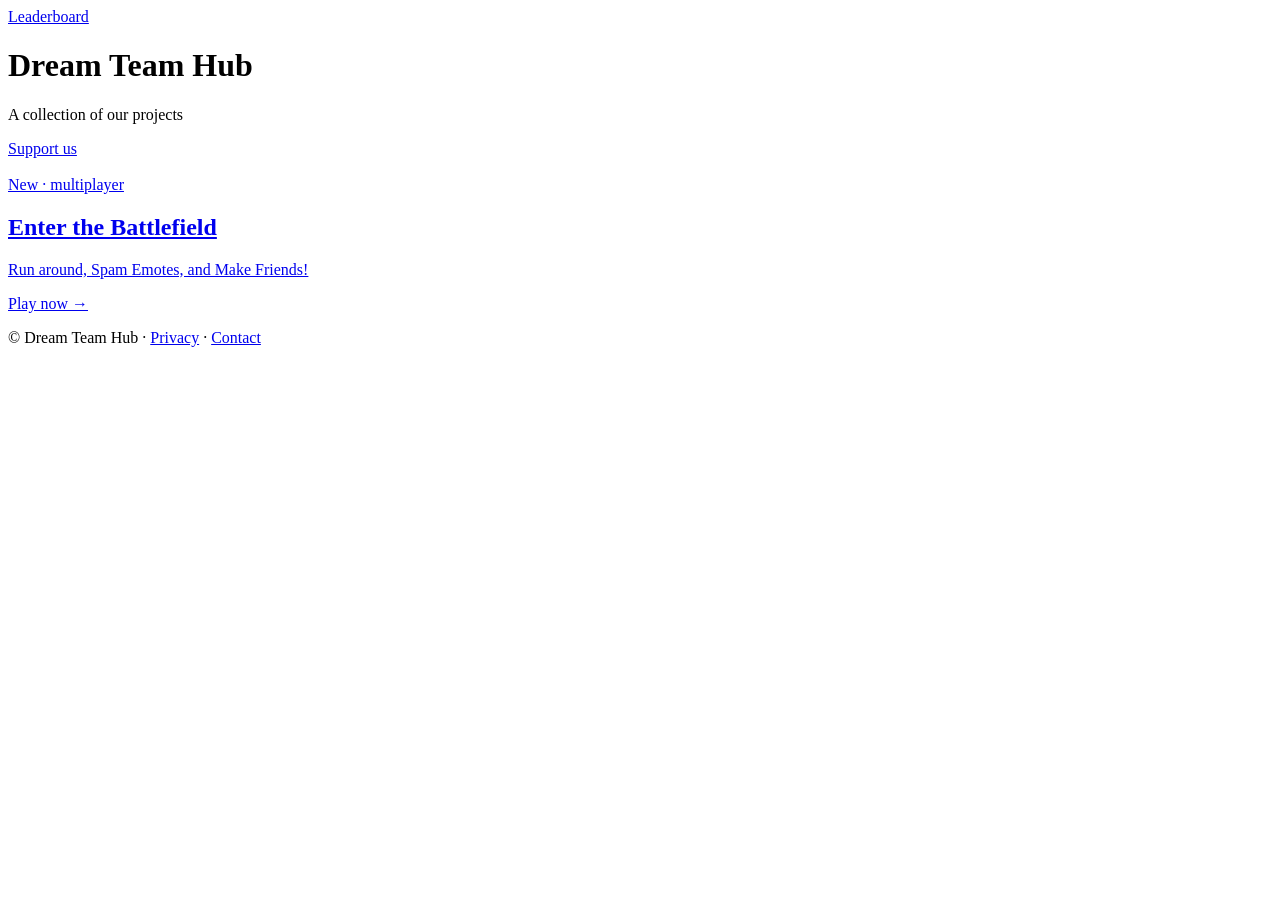
==== index.html @ 52fa4039 "feat: add contact" ====
<!doctype html>
<html lang="en">
<head>
  <meta charset="utf-8">
  <meta name="viewport" content="width=device-width, initial-scale=1">
  <title>Dream Team Hub</title>
  <meta name="description" content="A collection of projects by the Dream Team.">
  <link rel="canonical" href="https://dreamteamhub.ca/">
  <link rel="icon" href="data:image/svg+xml,<svg xmlns='http://www.w3.org/2000/svg' viewBox='0 0 100 100'><text y='.9em' font-size='90'>✨</text></svg>">
  <link rel="preconnect" href="https://fonts.googleapis.com">
  <link rel="preconnect" href="https://fonts.gstatic.com" crossorigin>
  <link href="https://fonts.googleapis.com/css2?family=DM+Sans:wght@600&display=swap" rel="stylesheet">
  <link rel="stylesheet" href="css/styles.css">
  <script async src="https://pagead2.googlesyndication.com/pagead/js/adsbygoogle.js?client=ca-pub-4891374612985830" crossorigin="anonymous"></script>
</head>
<body>
  <header class="site-header">
    <nav class="site-nav" aria-label="Site">
      <a class="pill-link" href="leaderboard.html">Leaderboard</a>
    </nav>
    <!-- Filled in by js/account.js: "Sign in", or the player's name with a menu. -->
    <div id="account" class="account"></div>
    <h1>Dream Team Hub</h1>
    <p class="tagline">A collection of our projects</p>
  </header>
  <main>
    <a class="kofi-button" href="https://ko-fi.com/abtea" target="_blank" rel="noopener"><img src="https://storage.ko-fi.com/cdn/logomarkLogo.png" alt="" class="kofi-button__icon"><span>Support us</span></a>

    <!-- The plaza is the walk-around lobby for every game below, so it gets a banner rather than a card. -->
    <a class="plaza-banner" href="https://io.dreamteamhub.ca/">
      <div class="plaza-banner__media">
        <img src="images/projects/plaza.png" alt="" decoding="async">
      </div>
      <div class="plaza-banner__body">
        <span class="plaza-banner__badge">New &middot; multiplayer</span>
        <h2 class="plaza-banner__title">Enter the Battlefield</h2>
        <p class="plaza-banner__text">Run around, Spam Emotes, and Make Friends!</p>
        <span class="plaza-banner__cta">Play now &rarr;</span>
      </div>
    </a>

    <section id="project-grid" class="grid" aria-label="Projects">
      <noscript><p class="empty">Please enable JavaScript to view the projects.</p></noscript>
    </section>
  </main>

  <footer class="site-footer">
    <p>&copy; <span id="year"></span> Dream Team Hub &middot; <a href="privacy.html">Privacy</a> &middot; <a href="contact.html">Contact</a></p>
  </footer>

  <script src="js/projects.js"></script>
  <script src="js/main.js"></script>
  <script src="js/account.js"></script>
</body>
</html>
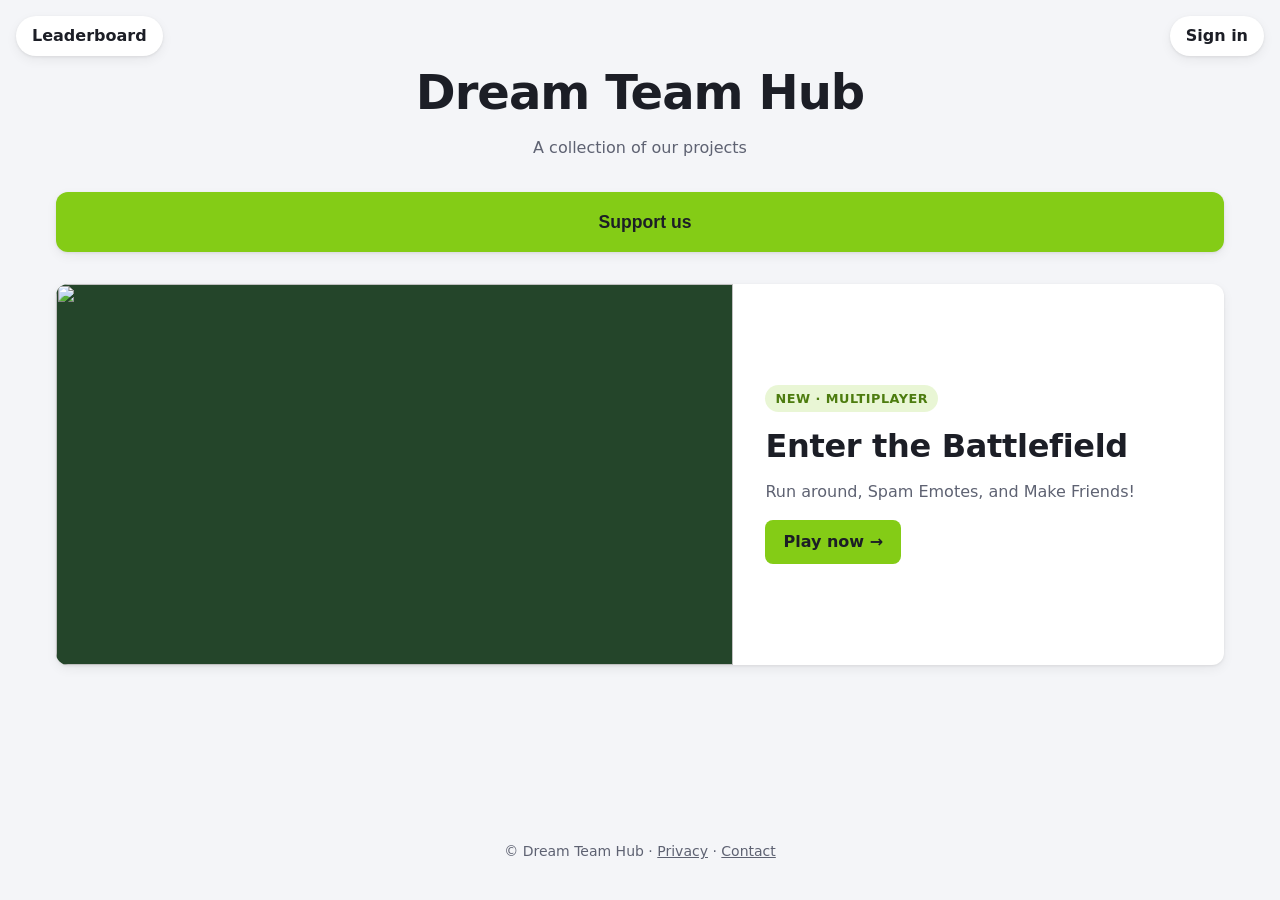
==== commit 06f9873a: "style: change favicon" ====
--- a/index.html
+++ b/index.html
@@ -6,7 +6,17 @@
   <title>Dream Team Hub</title>
   <meta name="description" content="A collection of projects by the Dream Team.">
   <link rel="canonical" href="https://dreamteamhub.ca/">
-  <link rel="icon" href="data:image/svg+xml,<svg xmlns='http://www.w3.org/2000/svg' viewBox='0 0 100 100'><text y='.9em' font-size='90'>✨</text></svg>">
+  <!-- Icons (in favicons/; favicon.ico stays at the root, where browsers and Google look for it
+       by default): PNGs for modern tabs, apple-touch-icon for
+       iPhone/iPad home screens, site.webmanifest for Android home screens and installs. -->
+  <link rel="icon" href="/favicon.ico" sizes="48x48">
+  <link rel="icon" type="image/png" sizes="32x32" href="/favicons/favicon-32x32.png">
+  <link rel="icon" type="image/png" sizes="16x16" href="/favicons/favicon-16x16.png">
+  <link rel="icon" type="image/png" sizes="192x192" href="/favicons/android-chrome-192x192.png">
+  <link rel="apple-touch-icon" sizes="180x180" href="/favicons/apple-touch-icon.png">
+  <link rel="manifest" href="/favicons/site.webmanifest">
+  <meta name="theme-color" content="#f4f5f8" media="(prefers-color-scheme: light)">
+  <meta name="theme-color" content="#121319" media="(prefers-color-scheme: dark)">
   <link rel="preconnect" href="https://fonts.googleapis.com">
   <link rel="preconnect" href="https://fonts.gstatic.com" crossorigin>
   <link href="https://fonts.googleapis.com/css2?family=DM+Sans:wght@600&display=swap" rel="stylesheet">
--- a/css/styles.css
+++ b/css/styles.css
@@ -0,0 +1,712 @@
+:root {
+  --bg: #f4f5f8;
+  --surface: #ffffff;
+  --text: #1c1e26;
+  --muted: #5e6272;
+  --accent: #4f5bd5;
+  --card-fallback: linear-gradient(135deg, #4f5bd5, #2a2f6b);
+  --shadow: 0 1px 3px rgba(0, 0, 0, 0.08), 0 4px 12px rgba(0, 0, 0, 0.06);
+  --shadow-hover: 0 4px 10px rgba(0, 0, 0, 0.12), 0 12px 28px rgba(0, 0, 0, 0.12);
+  --radius: 12px;
+}
+
+@media (prefers-color-scheme: dark) {
+  :root {
+    --bg: #121319;
+    --surface: #1c1e27;
+    --text: #eceef4;
+    --muted: #a2a6b6;
+    --accent: #8b95ff;
+    --shadow: 0 1px 3px rgba(0, 0, 0, 0.4);
+    --shadow-hover: 0 8px 24px rgba(0, 0, 0, 0.5);
+  }
+}
+
+*,
+*::before,
+*::after {
+  box-sizing: border-box;
+}
+
+body {
+  margin: 0;
+  min-height: 100vh;
+  display: flex;
+  flex-direction: column;
+  background: var(--bg);
+  color: var(--text);
+  font-family: system-ui, -apple-system, "Segoe UI", Roboto, Helvetica, Arial, sans-serif;
+  line-height: 1.5;
+}
+
+main {
+  flex: 1;
+  width: 100%;
+  max-width: 1200px;
+  margin: 0 auto;
+  padding: 0 16px 48px;
+}
+
+.site-header {
+  position: relative;
+  text-align: center;
+  padding: 56px 16px 32px;
+}
+
+/* ---------- Site nav (top left) ---------- */
+
+.site-nav {
+  position: absolute;
+  top: 16px;
+  left: 16px;
+  z-index: 10;
+}
+
+/* ---------- Account (sign-in, top right) ---------- */
+
+.account {
+  position: absolute;
+  top: 16px;
+  right: 16px;
+  z-index: 10;
+  text-align: left;
+}
+
+/* Pill buttons in the header corners: "Leaderboard" / "Games" on the left, the account on the right. */
+.pill-link,
+.account__signin,
+.account__name {
+  display: inline-block;
+  padding: 8px 16px;
+  border: 0;
+  border-radius: 999px;
+  background: var(--surface);
+  box-shadow: var(--shadow);
+  color: var(--text);
+  font: inherit;
+  font-weight: 600;
+  text-decoration: none;
+  cursor: pointer;
+  transition: box-shadow 0.2s ease;
+}
+
+.pill-link:hover,
+.account__signin:hover,
+.account__name:hover,
+.account__name[aria-expanded="true"] {
+  box-shadow: 0 0 0 3px rgba(132, 204, 22, 0.5), var(--shadow);
+}
+
+.pill-link:focus-visible,
+.account__signin:focus-visible,
+.account__name:focus-visible {
+  outline: 3px solid var(--accent);
+  outline-offset: 3px;
+}
+
+.account__name::after {
+  content: " \25BE";
+  color: var(--muted);
+}
+
+.account__panel {
+  position: absolute;
+  top: calc(100% + 8px);
+  right: 0;
+  width: min(280px, calc(100vw - 32px));
+  padding: 16px;
+  border-radius: var(--radius);
+  background: var(--surface);
+  box-shadow: var(--shadow-hover);
+}
+
+.account__panel[hidden] {
+  display: none;
+}
+
+.account__label {
+  margin: 0;
+  color: var(--muted);
+  font-size: 0.8rem;
+}
+
+.account__current {
+  margin: 0 0 12px;
+  font-size: 1.1rem;
+  font-weight: 600;
+}
+
+/* The menu's two actions: View profile (green, like the site's other buttons) and Sign out (red). */
+.account__profile,
+.account__signout {
+  display: block;
+  width: 100%;
+  padding: 8px 12px;
+  border: 0;
+  border-radius: 8px;
+  font: inherit;
+  font-weight: 600;
+  text-align: center;
+  text-decoration: none;
+  cursor: pointer;
+  transition: filter 0.15s ease;
+}
+
+.account__profile {
+  background: #84cc16;
+  color: #1c1e26;
+}
+
+.account__signout {
+  background: #dc2626;
+  color: #fff;
+}
+
+.account__profile:hover,
+.account__signout:hover {
+  filter: brightness(1.1);
+}
+
+.account__profile:focus-visible,
+.account__signout:focus-visible {
+  outline: 3px solid var(--accent);
+  outline-offset: 2px;
+}
+
+.account__logout {
+  margin: 8px 0 0;
+}
+
+/* Small screens: keep the button clear of the centered title. */
+@media (max-width: 520px) {
+  .site-header {
+    padding-top: 64px;
+  }
+}
+
+.site-header h1 {
+  margin: 0;
+  font-size: clamp(2rem, 5vw, 3rem);
+  letter-spacing: -0.02em;
+}
+
+.tagline {
+  margin: 8px 0 0;
+  color: var(--muted);
+}
+
+/* ---------- Ko-fi ---------- */
+
+.kofi-button {
+  display: flex;
+  align-items: center;
+  justify-content: center;
+  gap: 10px;
+  font-family: 'DM Sans', sans-serif !important;
+  width: 100%;
+  margin: 0 0 32px;
+  padding: 16px;
+  border-radius: var(--radius);
+  background: #84cc16;
+  color: #1c1e26;
+  font-weight: 600;
+  font-size: 1.1rem;
+  text-align: center;
+  text-decoration: none;
+  box-shadow: var(--shadow);
+  transition: transform 0.2s ease, box-shadow 0.2s ease;
+}
+
+.kofi-button__icon {
+  height: 1.6em;
+  width: auto;
+}
+
+.kofi-button:hover,
+.kofi-button:focus-visible {
+  transform: translateY(-2px);
+  box-shadow: var(--shadow-hover);
+}
+
+.kofi-button:focus-visible {
+  outline: 3px solid var(--accent);
+  outline-offset: 3px;
+}
+
+/* ---------- Plaza banner ---------- */
+
+.plaza-banner {
+  display: flex;
+  overflow: hidden;
+  margin: 0 0 32px;
+  border-radius: var(--radius);
+  background: var(--surface);
+  box-shadow: var(--shadow);
+  color: inherit;
+  text-decoration: none;
+  transition: transform 0.2s ease, box-shadow 0.2s ease;
+}
+
+.plaza-banner:hover,
+.plaza-banner:focus-visible {
+  transform: translateY(-3px);
+  box-shadow: 0 0 0 5px rgba(132, 204, 22, 0.5), var(--shadow-hover);
+}
+
+.plaza-banner:focus-visible {
+  outline: 3px solid var(--accent);
+  outline-offset: 3px;
+}
+
+.plaza-banner__media {
+  flex: 0 0 58%;
+  aspect-ratio: 16 / 9;
+  background: #24452a;
+}
+
+.plaza-banner__media img {
+  display: block;
+  width: 100%;
+  height: 100%;
+  object-fit: cover;
+}
+
+.plaza-banner__body {
+  display: flex;
+  flex-direction: column;
+  justify-content: center;
+  align-items: flex-start;
+  gap: 10px;
+  padding: 24px 32px;
+}
+
+.plaza-banner__badge {
+  padding: 4px 10px;
+  border-radius: 999px;
+  background: rgba(132, 204, 22, 0.18);
+  color: #4d7c0f;
+  font-size: 0.8rem;
+  font-weight: 600;
+  text-transform: uppercase;
+  letter-spacing: 0.04em;
+}
+
+.plaza-banner__title {
+  margin: 0;
+  font-size: clamp(1.4rem, 3vw, 2rem);
+  letter-spacing: -0.01em;
+}
+
+.plaza-banner__text {
+  margin: 0;
+  color: var(--muted);
+}
+
+.plaza-banner__cta {
+  margin-top: 6px;
+  padding: 10px 18px;
+  border-radius: 8px;
+  background: #84cc16;
+  color: #1c1e26;
+  font-weight: 600;
+}
+
+@media (prefers-color-scheme: dark) {
+  .plaza-banner__badge {
+    color: #a3e635;
+  }
+}
+
+/* Narrow screens: picture on top, text below, like a big card. */
+@media (max-width: 700px) {
+  .plaza-banner {
+    flex-direction: column;
+  }
+
+  .plaza-banner__media {
+    flex-basis: auto;
+  }
+
+  .plaza-banner__body {
+    padding: 18px 20px 22px;
+  }
+}
+
+@media (prefers-reduced-motion: reduce) {
+  .plaza-banner {
+    transition: none;
+  }
+}
+
+/* ---------- Grid ---------- */
+
+/* Flex (not grid) so an incomplete last row is centered instead of left-aligned. */
+.grid {
+  --cols: 3;
+  --gap: 24px;
+  display: flex;
+  flex-wrap: wrap;
+  justify-content: center;
+  gap: var(--gap);
+}
+
+.grid > .card {
+  flex: 0 0 calc((100% - (var(--cols) - 1) * var(--gap)) / var(--cols));
+}
+
+@media (max-width: 800px) {
+  .grid {
+    --cols: 2;
+  }
+}
+
+@media (max-width: 520px) {
+  .grid {
+    --cols: 1;
+  }
+}
+
+.empty {
+  flex: 1 1 100%;
+  text-align: center;
+  color: var(--muted);
+}
+
+/* ---------- Card ---------- */
+
+.card {
+  display: flex;
+  flex-direction: column;
+  overflow: hidden;
+  border-radius: var(--radius);
+  background: var(--surface);
+  box-shadow: var(--shadow);
+  color: inherit;
+  text-decoration: none;
+  transition: transform 0.2s ease, box-shadow 0.2s ease;
+}
+
+.card:hover,
+.card:focus-visible {
+  transform: translateY(-3px);
+  /* 5px ring drawn as a shadow so it doesn't change the card's size or shift the grid. */
+  box-shadow: 0 0 0 5px rgba(132, 204, 22, 0.5), var(--shadow-hover);
+}
+
+.card:focus-visible {
+  outline: 3px solid var(--accent);
+  outline-offset: 3px;
+}
+
+.card__media {
+  position: relative;
+  aspect-ratio: 1 / 1;
+  background: var(--card-fallback);
+  overflow: hidden;
+}
+
+/* "More coming soon" placeholder: same footprint as a project card, not clickable. */
+.card--soon {
+  border: 2px dashed var(--muted);
+  background: transparent;
+  box-shadow: none;
+  color: var(--muted);
+}
+
+.card--soon:hover {
+  transform: none;
+  box-shadow: none;
+}
+
+.card--soon .card__media {
+  display: flex;
+  align-items: center;
+  justify-content: center;
+  background: none;
+  font-size: 1.4rem;
+  font-weight: 600;
+  text-align: center;
+}
+
+.card__media img {
+  display: block;
+  width: 100%;
+  height: 100%;
+  object-fit: cover;
+  transition: filter 0.25s ease;
+}
+
+/*
+ * Darken the image itself rather than laying a dark box over it: at the card's
+ * rounded, anti-aliased edges a semi-transparent box never quite covers the image,
+ * which left a thin bright line around the corners.
+ */
+.card:hover .card__media img,
+.card:focus-visible .card__media img {
+  filter: brightness(0.3);
+}
+
+.card__overlay {
+  position: absolute;
+  inset: 0;
+  display: flex;
+  align-items: center;
+  justify-content: center;
+  padding: 20px;
+  opacity: 0;
+  transition: opacity 0.25s ease;
+}
+
+.card:hover .card__overlay,
+.card:focus-visible .card__overlay {
+  opacity: 1;
+}
+
+.card__description {
+  margin: 0;
+  color: #fff;
+  text-align: center;
+  font-size: 0.95rem;
+  transform: translateY(8px);
+  transition: transform 0.25s ease;
+}
+
+.card:hover .card__description,
+.card:focus-visible .card__description {
+  transform: translateY(0);
+}
+
+.card__title {
+  margin: 0;
+  padding: 14px 16px;
+  font-size: 1.1rem;
+  font-weight: 600;
+}
+
+/* Touch devices have no hover: show the description on a partial overlay instead. */
+@media (hover: none) {
+  .card__overlay {
+    opacity: 1;
+    align-items: flex-end;
+    background: linear-gradient(to top, rgba(0, 0, 0, 0.75), rgba(0, 0, 0, 0) 70%);
+  }
+
+  .card__description {
+    transform: none;
+    text-align: left;
+    font-size: 0.875rem;
+  }
+}
+
+@media (prefers-reduced-motion: reduce) {
+  .card,
+  .card__media img,
+  .card__overlay,
+  .card__description {
+    transition: none;
+  }
+}
+
+/* ---------- Footer ---------- */
+
+.site-footer {
+  text-align: center;
+  padding: 24px 16px;
+  color: var(--muted);
+  font-size: 0.875rem;
+}
+
+.site-footer a {
+  color: inherit;
+}
+
+/* ---------- Leaderboard ---------- */
+
+.leaderboard__tabs {
+  display: flex;
+  flex-wrap: wrap;
+  justify-content: center;
+  gap: 8px;
+  margin-bottom: 12px;
+}
+
+.leaderboard__tab {
+  padding: 8px 18px;
+  border: 0;
+  border-radius: 999px;
+  background: var(--surface);
+  box-shadow: var(--shadow);
+  color: var(--muted);
+  font: inherit;
+  font-weight: 600;
+  cursor: pointer;
+}
+
+.leaderboard__tab[aria-selected="true"] {
+  background: #84cc16;
+  color: #1c1e26;
+}
+
+.leaderboard__tab:focus-visible {
+  outline: 3px solid var(--accent);
+  outline-offset: 3px;
+}
+
+.leaderboard__panel {
+  max-width: 720px;
+  margin: 0 auto;
+  border-radius: var(--radius);
+  background: var(--surface);
+  box-shadow: var(--shadow);
+}
+
+.leaderboard__table {
+  width: 100%;
+  border-collapse: collapse;
+}
+
+.leaderboard__table th,
+.leaderboard__table td {
+  padding: 12px 16px;
+  text-align: left;
+}
+
+.leaderboard__table th {
+  color: var(--muted);
+  font-size: 0.85rem;
+  font-weight: 600;
+  border-bottom: 1px solid var(--bg);
+}
+
+.leaderboard__table tbody tr + tr td {
+  border-top: 1px solid var(--bg);
+}
+
+.leaderboard__table .rank {
+  width: 3em;
+  color: var(--muted);
+}
+
+.leaderboard__table .num {
+  text-align: right;
+  font-variant-numeric: tabular-nums;
+}
+
+/* Top three stand out. */
+.leaderboard__table tbody tr:nth-child(-n + 3) td {
+  font-weight: 600;
+}
+
+.leaderboard__empty {
+  margin: 0;
+  padding: 24px 16px;
+  color: var(--muted);
+  text-align: center;
+}
+
+@media (max-width: 520px) {
+  .leaderboard__table th,
+  .leaderboard__table td {
+    padding: 10px 8px;
+  }
+}
+
+/* Hover (or tap/focus) text, e.g. the account number on a name or W / L on a ratio. */
+.tip {
+  position: relative;
+  border-bottom: 1px dotted var(--muted);
+  cursor: help;
+}
+
+.tip:focus-visible {
+  outline: 2px solid var(--accent);
+  outline-offset: 2px;
+}
+
+.tip::after {
+  content: attr(data-tip);
+  position: absolute;
+  bottom: calc(100% + 6px);
+  left: 50%;
+  z-index: 5;
+  padding: 4px 8px;
+  border-radius: 6px;
+  background: var(--text);
+  color: var(--bg);
+  font-size: 0.8rem;
+  font-weight: 600;
+  white-space: nowrap;
+  pointer-events: none;
+  opacity: 0;
+  transform: translate(-50%, 4px);
+  transition: opacity 0.15s ease, transform 0.15s ease;
+}
+
+.tip:hover::after,
+.tip:focus::after {
+  opacity: 1;
+  transform: translate(-50%, 0);
+}
+
+/* Numbers sit at the right edge: keep their tips on screen. */
+.num .tip::after {
+  left: auto;
+  right: 0;
+  transform: translateY(4px);
+}
+
+.num .tip:hover::after,
+.num .tip:focus::after {
+  transform: none;
+}
+
+.visually-hidden {
+  position: absolute;
+  width: 1px;
+  height: 1px;
+  overflow: hidden;
+  clip: rect(0 0 0 0);
+  white-space: nowrap;
+}
+
+/* ---------- Text pages (privacy) ---------- */
+
+.prose {
+  max-width: 680px;
+}
+
+.prose h2 {
+  margin: 32px 0 8px;
+  font-size: 1.25rem;
+}
+
+.prose a,
+.tagline a {
+  color: var(--accent);
+}
+
+.prose code {
+  font-size: 0.9em;
+}
+
+.danger-button {
+  padding: 10px 18px;
+  border: 0;
+  border-radius: 8px;
+  background: #dc2626;
+  color: #fff;
+  font: inherit;
+  font-weight: 600;
+  cursor: pointer;
+}
+
+.danger-button:focus-visible {
+  outline: 3px solid var(--accent);
+  outline-offset: 3px;
+}
+
+.notice {
+  padding: 10px 14px;
+  border-radius: 8px;
+  background: rgba(132, 204, 22, 0.18);
+}
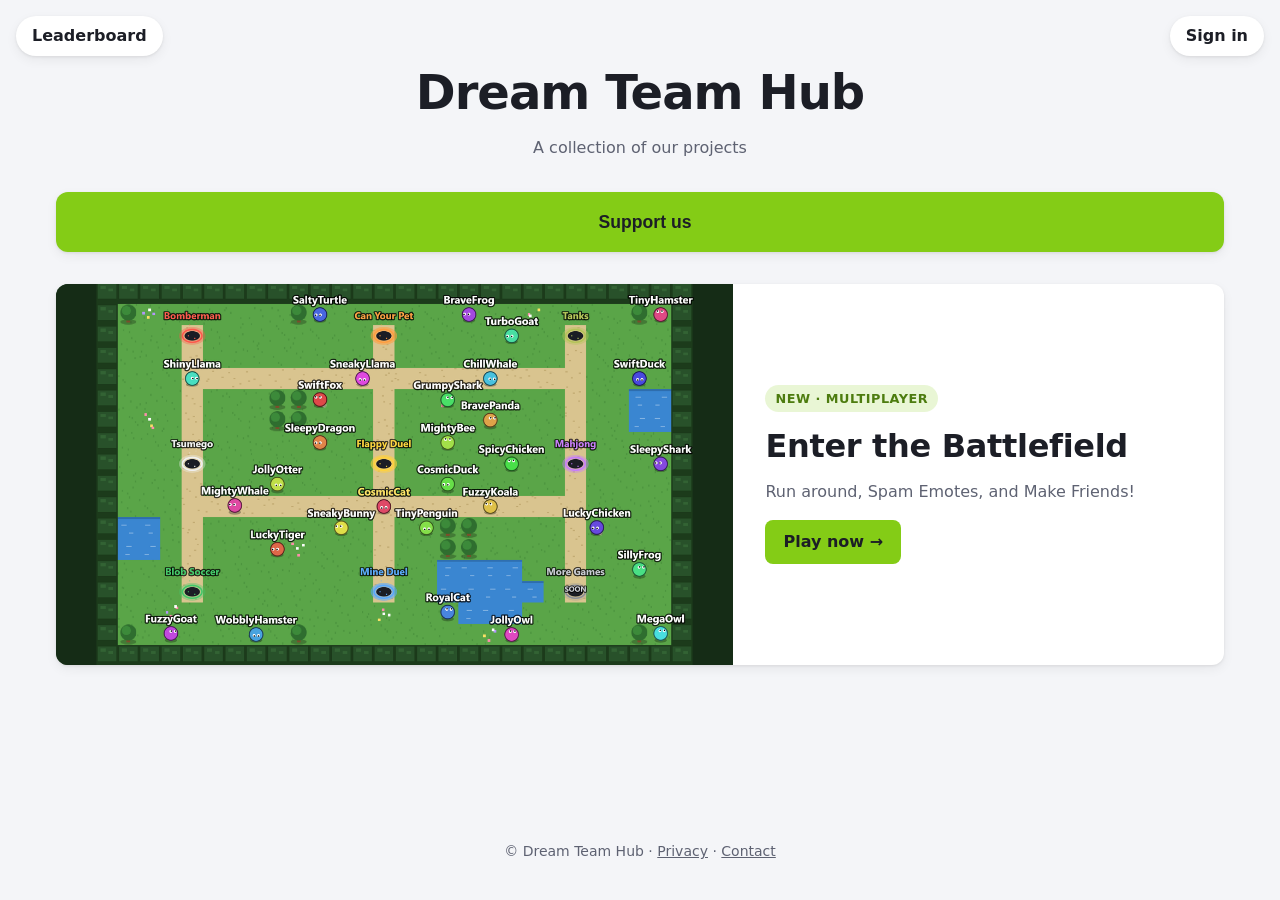
==== commit 4d6700b4: "style: legible plaza image desk and mobile" ====
--- a/index.html
+++ b/index.html
@@ -26,7 +26,7 @@
 <body>
   <header class="site-header">
     <nav class="site-nav" aria-label="Site">
-      <a class="pill-link" href="leaderboard.html">Leaderboard</a>
+      <a class="pill-link" href="https://leaderboard.dreamteamhub.ca/">Leaderboard</a>
     </nav>
     <!-- Filled in by js/account.js: "Sign in", or the player's name with a menu. -->
     <div id="account" class="account"></div>
@@ -39,7 +39,12 @@
     <!-- The plaza is the walk-around lobby for every game below, so it gets a banner rather than a card. -->
     <a class="plaza-banner" href="https://io.dreamteamhub.ca/">
       <div class="plaza-banner__media">
-        <img src="images/projects/plaza.png" alt="" decoding="async">
+        <!-- Phones get a closer crop of the plaza so player names stay readable at that size;
+             700px is where the banner stacks (see .plaza-banner in css/styles.css). -->
+        <picture>
+          <source media="(max-width: 700px)" srcset="images/projects/plaza-mobile.png">
+          <img src="images/projects/plaza.png" alt="" decoding="async">
+        </picture>
       </div>
       <div class="plaza-banner__body">
         <span class="plaza-banner__badge">New &middot; multiplayer</span>
--- a/css/styles.css
+++ b/css/styles.css
@@ -264,6 +264,10 @@
   background: #24452a;
 }
 
+.plaza-banner__media picture {
+  display: contents;
+}
+
 .plaza-banner__media img {
   display: block;
   width: 100%;
@@ -520,96 +524,7 @@
   color: inherit;
 }
 
-/* ---------- Leaderboard ---------- */
-
-.leaderboard__tabs {
-  display: flex;
-  flex-wrap: wrap;
-  justify-content: center;
-  gap: 8px;
-  margin-bottom: 12px;
-}
-
-.leaderboard__tab {
-  padding: 8px 18px;
-  border: 0;
-  border-radius: 999px;
-  background: var(--surface);
-  box-shadow: var(--shadow);
-  color: var(--muted);
-  font: inherit;
-  font-weight: 600;
-  cursor: pointer;
-}
-
-.leaderboard__tab[aria-selected="true"] {
-  background: #84cc16;
-  color: #1c1e26;
-}
-
-.leaderboard__tab:focus-visible {
-  outline: 3px solid var(--accent);
-  outline-offset: 3px;
-}
-
-.leaderboard__panel {
-  max-width: 720px;
-  margin: 0 auto;
-  border-radius: var(--radius);
-  background: var(--surface);
-  box-shadow: var(--shadow);
-}
-
-.leaderboard__table {
-  width: 100%;
-  border-collapse: collapse;
-}
-
-.leaderboard__table th,
-.leaderboard__table td {
-  padding: 12px 16px;
-  text-align: left;
-}
-
-.leaderboard__table th {
-  color: var(--muted);
-  font-size: 0.85rem;
-  font-weight: 600;
-  border-bottom: 1px solid var(--bg);
-}
-
-.leaderboard__table tbody tr + tr td {
-  border-top: 1px solid var(--bg);
-}
-
-.leaderboard__table .rank {
-  width: 3em;
-  color: var(--muted);
-}
-
-.leaderboard__table .num {
-  text-align: right;
-  font-variant-numeric: tabular-nums;
-}
-
-/* Top three stand out. */
-.leaderboard__table tbody tr:nth-child(-n + 3) td {
-  font-weight: 600;
-}
-
-.leaderboard__empty {
-  margin: 0;
-  padding: 24px 16px;
-  color: var(--muted);
-  text-align: center;
-}
-
-@media (max-width: 520px) {
-  .leaderboard__table th,
-  .leaderboard__table td {
-    padding: 10px 8px;
-  }
-}
+/* ---------- Tooltips (the account menu's "Player #N" hover) ---------- */
 
 /* Hover (or tap/focus) text, e.g. the account number on a name or W / L on a ratio. */
 .tip {
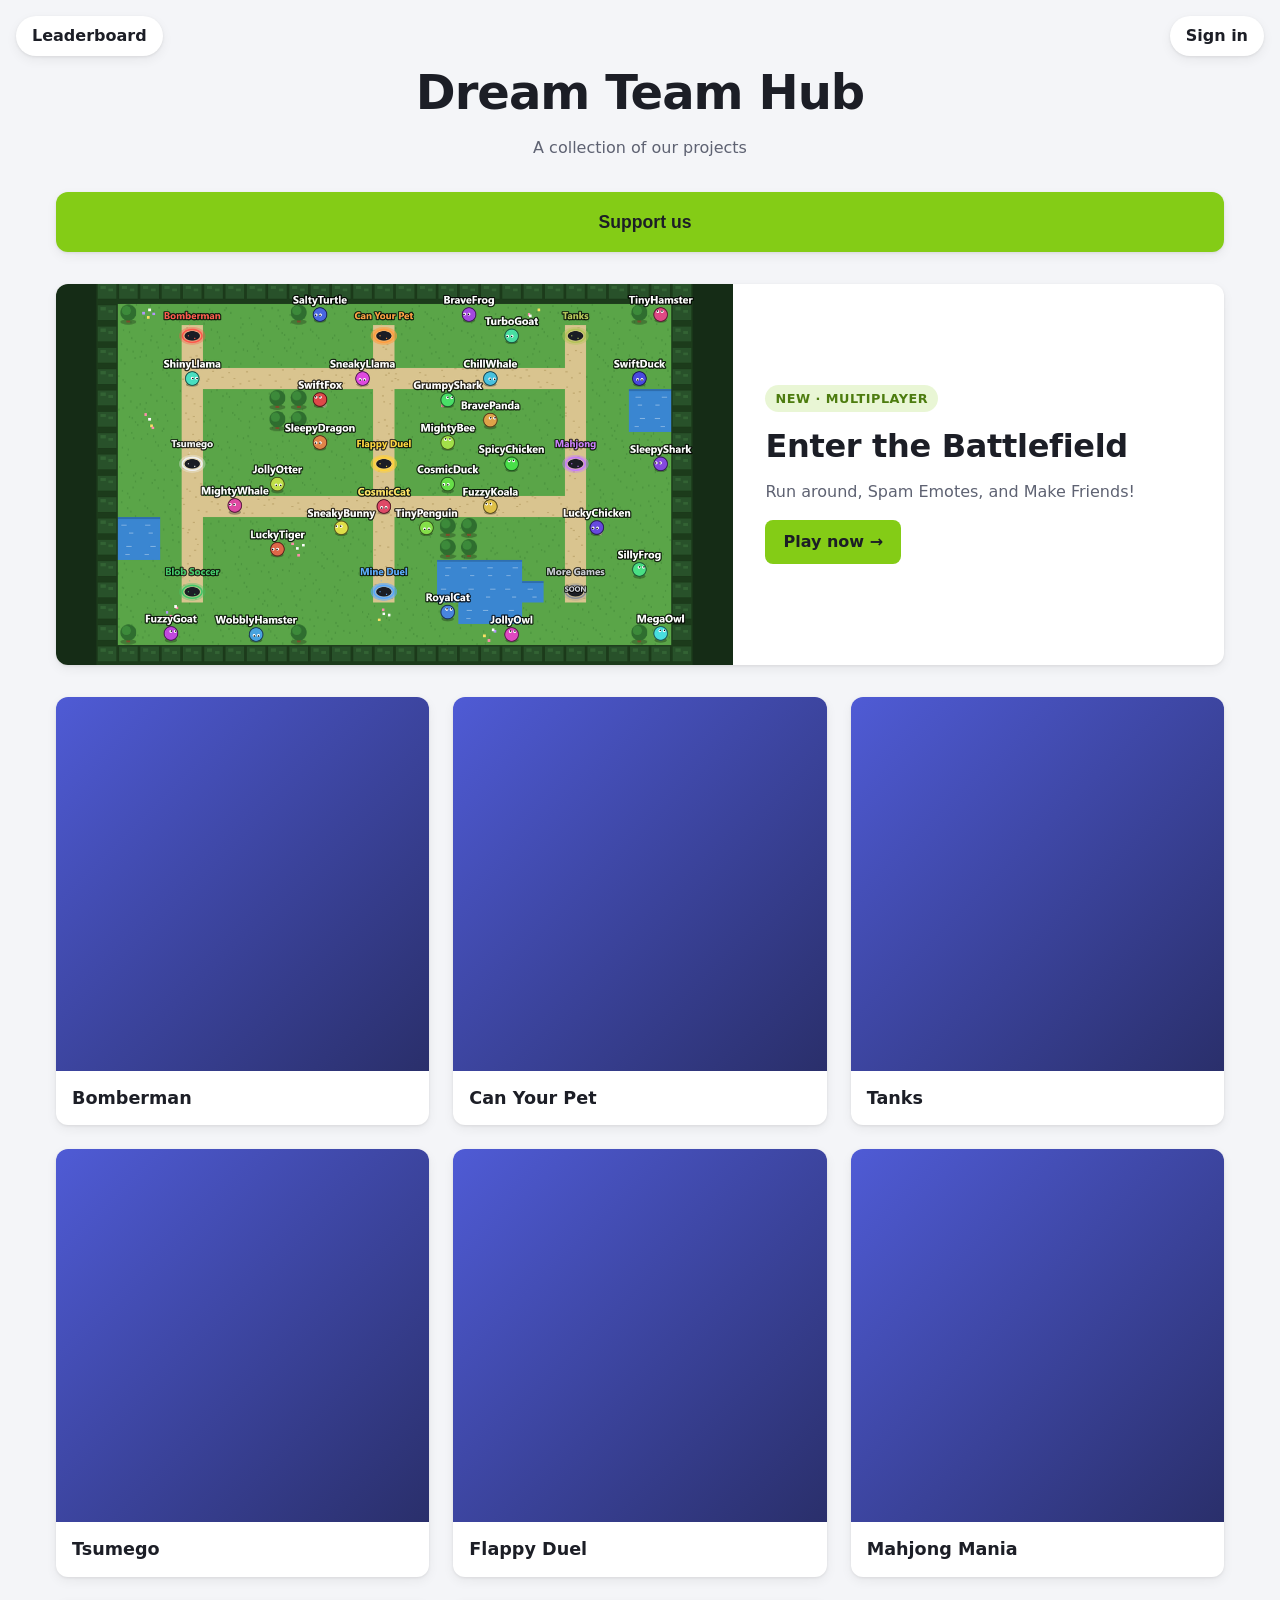
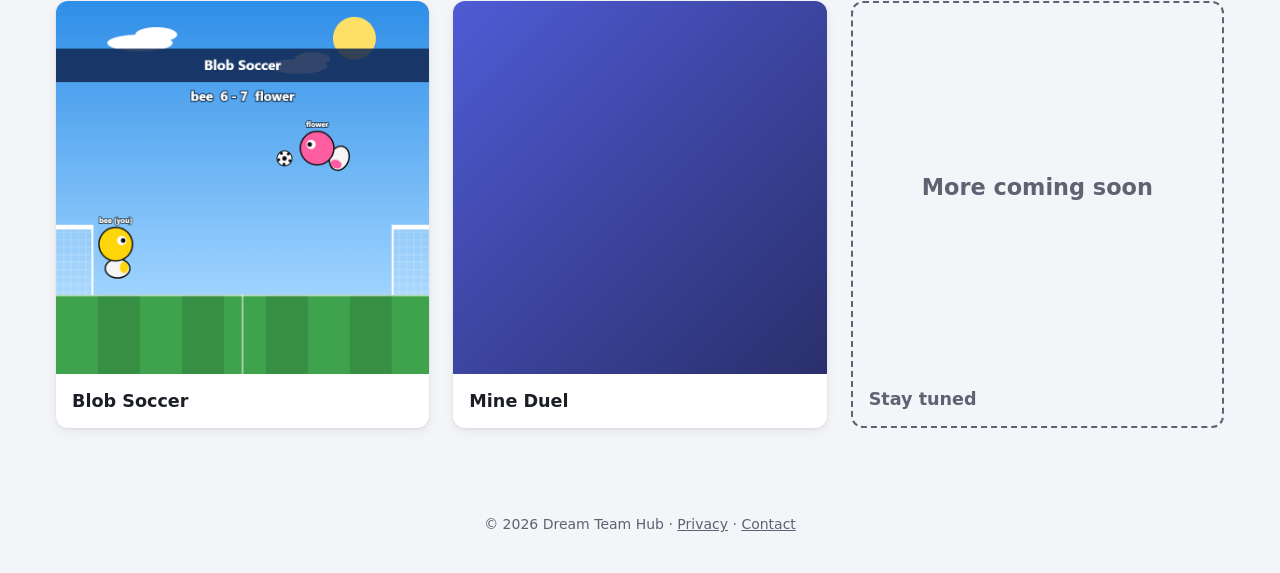
==== commit bb2d4354: "feat: js should be html" ====
--- a/index.html
+++ b/index.html
@@ -4,7 +4,7 @@
   <meta charset="utf-8">
   <meta name="viewport" content="width=device-width, initial-scale=1">
   <title>Dream Team Hub</title>
-  <meta name="description" content="A collection of projects by the Dream Team.">
+  <meta name="description" content="Free browser games by the Dream Team: Bomberman, Tanks, Flappy Duel, Mahjong Mania, Blob Soccer, Mine Duel, Tsumego and Can Your Pet, plus a multiplayer plaza and a shared leaderboard.">
   <link rel="canonical" href="https://dreamteamhub.ca/">
   <!-- Icons (in favicons/; favicon.ico stays at the root, where browsers and Google look for it
        by default): PNGs for modern tabs, apple-touch-icon for
@@ -54,13 +54,76 @@
       </div>
     </a>
 
+    <!-- The cards are written into this page by scripts/build-home.mjs so search engines see them
+         without JavaScript; js/main.js redraws them from js/projects.js in the browser. -->
     <section id="project-grid" class="grid" aria-label="Projects">
-      <noscript><p class="empty">Please enable JavaScript to view the projects.</p></noscript>
+      <!-- projects:start (generated by scripts/build-home.mjs from js/projects.js) -->
+      <a class="card" href="https://bomberman.dreamteamhub.ca" aria-label="Bomberman ~ place bombs and try not to die">
+        <div class="card__media">
+          <img src="images/projects/bomberman.jpg" alt="" loading="lazy" decoding="async">
+          <div class="card__overlay"><p class="card__description">place bombs and try not to die</p></div>
+        </div>
+        <h2 class="card__title">Bomberman</h2>
+      </a>
+      <a class="card" href="https://canyourpet.dreamteamhub.ca" aria-label="Can Your Pet ~ take care of your pet chicken">
+        <div class="card__media">
+          <img src="images/projects/canyourpet.png" alt="" loading="lazy" decoding="async">
+          <div class="card__overlay"><p class="card__description">take care of your pet chicken</p></div>
+        </div>
+        <h2 class="card__title">Can Your Pet</h2>
+      </a>
+      <a class="card" href="https://tanks.dreamteamhub.ca" aria-label="Tanks ~ shoot your friends/enemies">
+        <div class="card__media">
+          <img src="images/projects/tank.png" alt="" loading="lazy" decoding="async">
+          <div class="card__overlay"><p class="card__description">shoot your friends/enemies</p></div>
+        </div>
+        <h2 class="card__title">Tanks</h2>
+      </a>
+      <a class="card" href="https://tsumego.dreamteamhub.ca" aria-label="Tsumego ~ sun tzu art of war">
+        <div class="card__media">
+          <img src="images/projects/tsumego.png" alt="" loading="lazy" decoding="async">
+          <div class="card__overlay"><p class="card__description">sun tzu art of war</p></div>
+        </div>
+        <h2 class="card__title">Tsumego</h2>
+      </a>
+      <a class="card" href="https://flappyduel.dreamteamhub.ca" aria-label="Flappy Duel ~ soar until you snore">
+        <div class="card__media">
+          <img src="images/projects/flappyduel.png" alt="" loading="lazy" decoding="async">
+          <div class="card__overlay"><p class="card__description">soar until you snore</p></div>
+        </div>
+        <h2 class="card__title">Flappy Duel</h2>
+      </a>
+      <a class="card" href="https://mahjongmania.dreamteamhub.ca" aria-label="Mahjong Mania ~ my face when Tenhou Chuuren Poutou">
+        <div class="card__media">
+          <img src="images/projects/mahjong.png" alt="" loading="lazy" decoding="async">
+          <div class="card__overlay"><p class="card__description">my face when Tenhou Chuuren Poutou</p></div>
+        </div>
+        <h2 class="card__title">Mahjong Mania</h2>
+      </a>
+      <a class="card" href="https://blobsoccer.dreamteamhub.ca" aria-label="Blob Soccer ~ messi vs ronaldo">
+        <div class="card__media">
+          <img src="images/projects/blobsoccer.png" alt="" loading="lazy" decoding="async">
+          <div class="card__overlay"><p class="card__description">messi vs ronaldo</p></div>
+        </div>
+        <h2 class="card__title">Blob Soccer</h2>
+      </a>
+      <a class="card" href="https://mineduel.dreamteamhub.ca" aria-label="Mine Duel ~ choose wisely">
+        <div class="card__media">
+          <img src="images/projects/mineduel.jpg" alt="" loading="lazy" decoding="async">
+          <div class="card__overlay"><p class="card__description">choose wisely</p></div>
+        </div>
+        <h2 class="card__title">Mine Duel</h2>
+      </a>
+      <div class="card card--soon">
+        <div class="card__media">More coming soon</div>
+        <h2 class="card__title">Stay tuned</h2>
+      </div>
+      <!-- projects:end -->
     </section>
   </main>
 
   <footer class="site-footer">
-    <p>&copy; <span id="year"></span> Dream Team Hub &middot; <a href="privacy.html">Privacy</a> &middot; <a href="contact.html">Contact</a></p>
+    <p>&copy; <span id="year">2026</span> Dream Team Hub &middot; <a href="privacy.html">Privacy</a> &middot; <a href="contact.html">Contact</a></p>
   </footer>
 
   <script src="js/projects.js"></script>
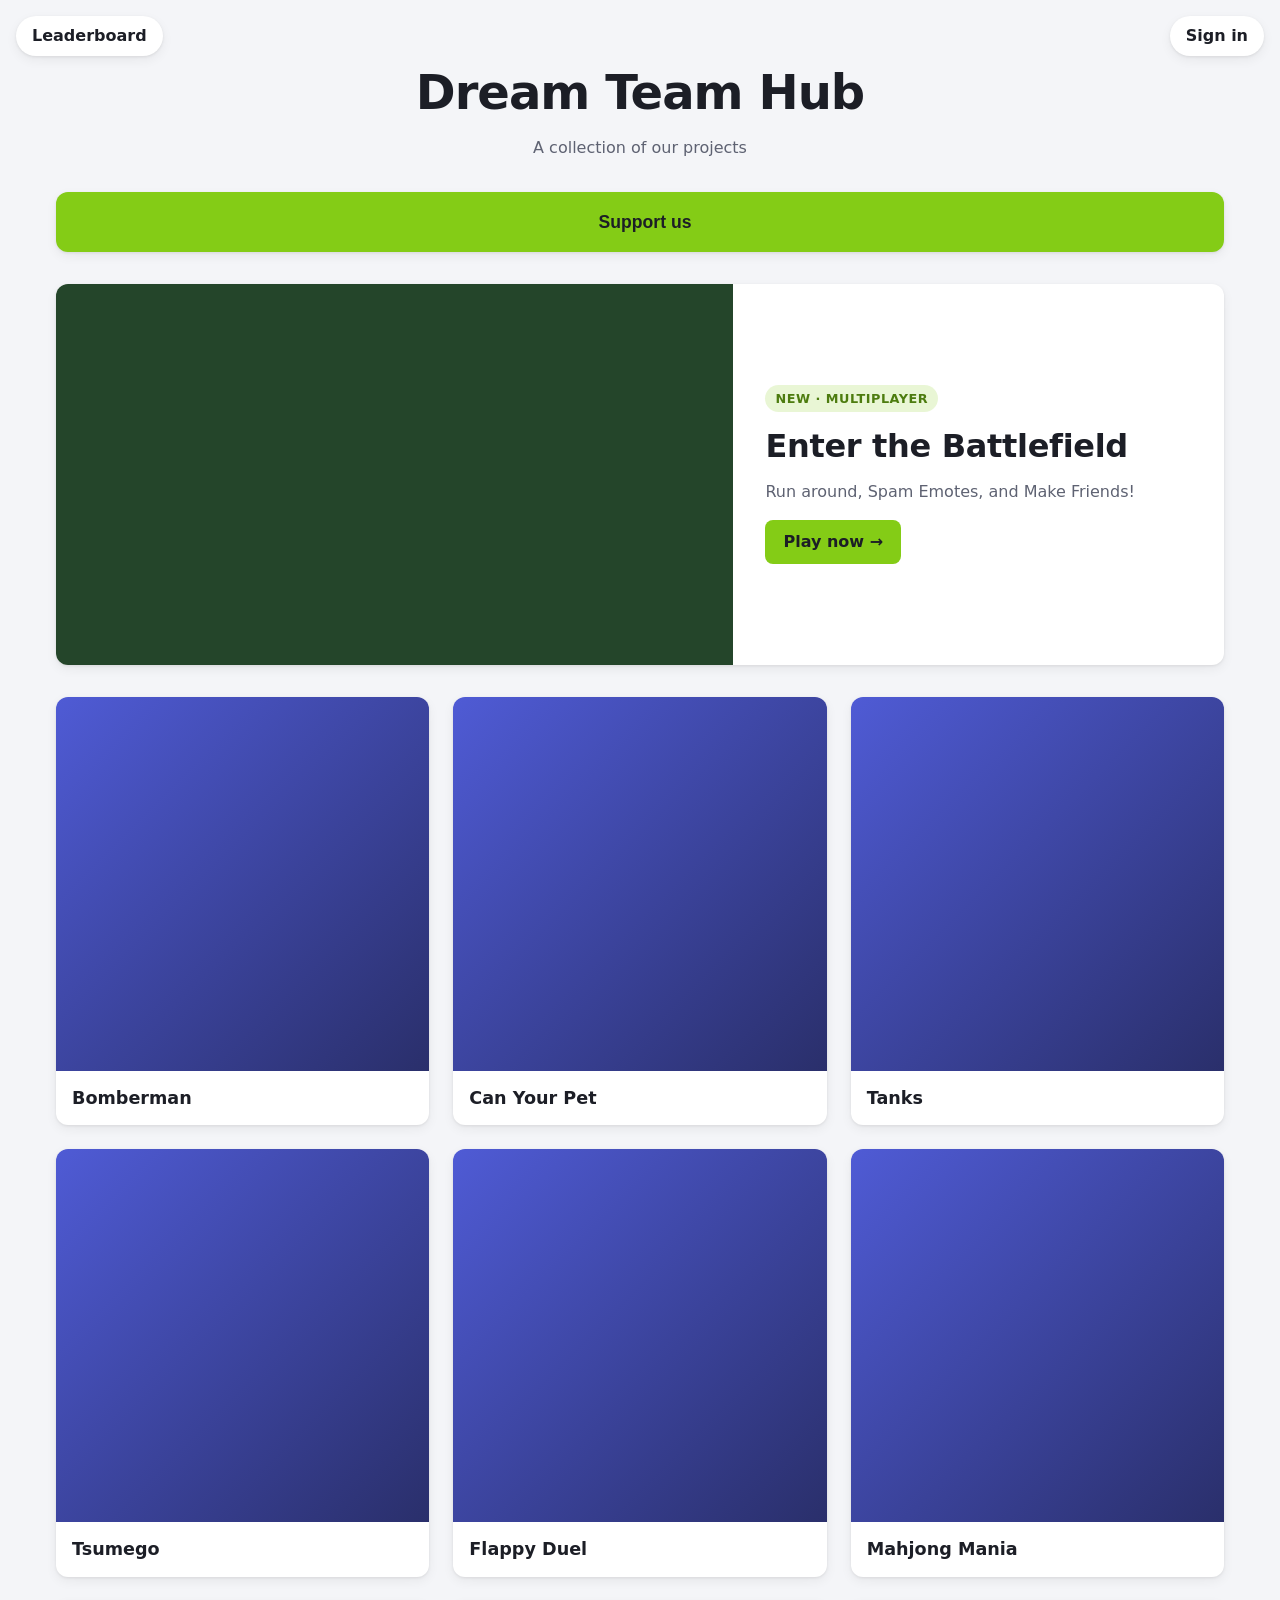
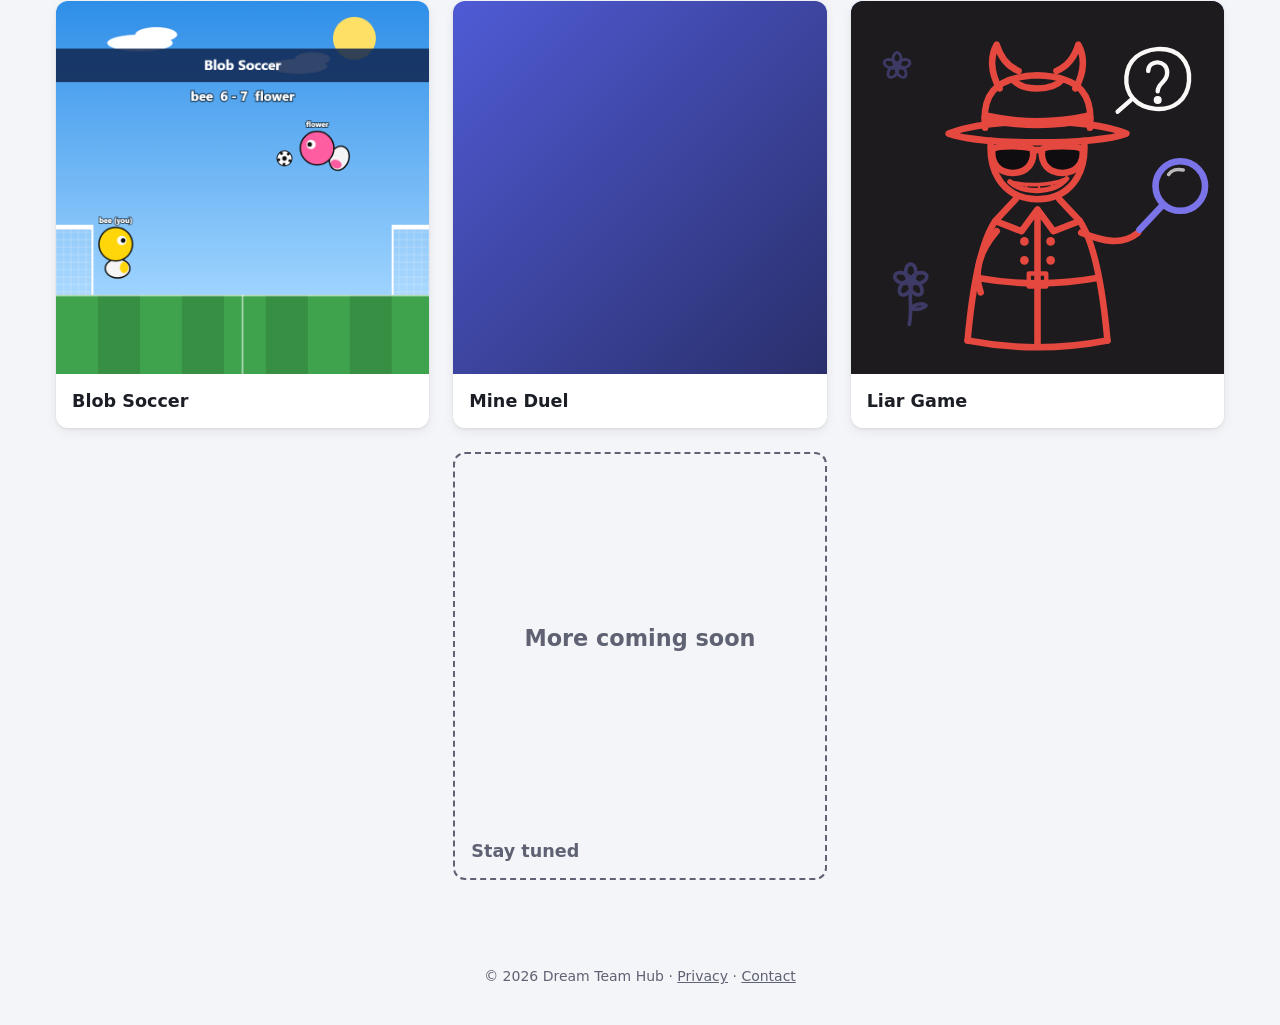
==== commit cdadcecd: "feat: add liar game" ====
--- a/index.html
+++ b/index.html
@@ -4,7 +4,7 @@
   <meta charset="utf-8">
   <meta name="viewport" content="width=device-width, initial-scale=1">
   <title>Dream Team Hub</title>
-  <meta name="description" content="Free browser games by the Dream Team: Bomberman, Tanks, Flappy Duel, Mahjong Mania, Blob Soccer, Mine Duel, Tsumego and Can Your Pet, plus a multiplayer plaza and a shared leaderboard.">
+  <meta name="description" content="Free browser games by the Dream Team: Bomberman, Tanks, Flappy Duel, Mahjong Mania, Blob Soccer, Mine Duel, Liar Game, Tsumego and Can Your Pet, plus a multiplayer plaza and a shared leaderboard.">
   <link rel="canonical" href="https://dreamteamhub.ca/">
   <!-- Icons (in favicons/; favicon.ico stays at the root, where browsers and Google look for it
        by default): PNGs for modern tabs, apple-touch-icon for
@@ -37,7 +37,7 @@
     <a class="kofi-button" href="https://ko-fi.com/abtea" target="_blank" rel="noopener"><img src="https://storage.ko-fi.com/cdn/logomarkLogo.png" alt="" class="kofi-button__icon"><span>Support us</span></a>
 
     <!-- The plaza is the walk-around lobby for every game below, so it gets a banner rather than a card. -->
-    <a class="plaza-banner" href="https://io.dreamteamhub.ca/">
+    <a class="plaza-banner" href="https://plaza.dreamteamhub.ca/">
       <div class="plaza-banner__media">
         <!-- Phones get a closer crop of the plaza so player names stay readable at that size;
              700px is where the banner stacks (see .plaza-banner in css/styles.css). -->
@@ -72,10 +72,10 @@
         </div>
         <h2 class="card__title">Can Your Pet</h2>
       </a>
-      <a class="card" href="https://tanks.dreamteamhub.ca" aria-label="Tanks ~ shoot your friends/enemies">
+      <a class="card" href="https://tanks.dreamteamhub.ca" aria-label="Tanks ~ shoot your friends and enemies">
         <div class="card__media">
           <img src="images/projects/tank.png" alt="" loading="lazy" decoding="async">
-          <div class="card__overlay"><p class="card__description">shoot your friends/enemies</p></div>
+          <div class="card__overlay"><p class="card__description">shoot your friends and enemies</p></div>
         </div>
         <h2 class="card__title">Tanks</h2>
       </a>
@@ -93,10 +93,10 @@
         </div>
         <h2 class="card__title">Flappy Duel</h2>
       </a>
-      <a class="card" href="https://mahjongmania.dreamteamhub.ca" aria-label="Mahjong Mania ~ my face when Tenhou Chuuren Poutou">
+      <a class="card" href="https://mahjongmania.dreamteamhub.ca" aria-label="Mahjong Mania ~ crazy rich">
         <div class="card__media">
           <img src="images/projects/mahjong.png" alt="" loading="lazy" decoding="async">
-          <div class="card__overlay"><p class="card__description">my face when Tenhou Chuuren Poutou</p></div>
+          <div class="card__overlay"><p class="card__description">crazy rich</p></div>
         </div>
         <h2 class="card__title">Mahjong Mania</h2>
       </a>
@@ -113,6 +113,13 @@
           <div class="card__overlay"><p class="card__description">choose wisely</p></div>
         </div>
         <h2 class="card__title">Mine Duel</h2>
+      </a>
+      <a class="card" href="https://liargame.dreamteamhub.ca" aria-label="Liar Game ~ sussy baka">
+        <div class="card__media">
+          <img src="images/projects/liargame.svg" alt="" loading="lazy" decoding="async">
+          <div class="card__overlay"><p class="card__description">sussy baka</p></div>
+        </div>
+        <h2 class="card__title">Liar Game</h2>
       </a>
       <div class="card card--soon">
         <div class="card__media">More coming soon</div>
